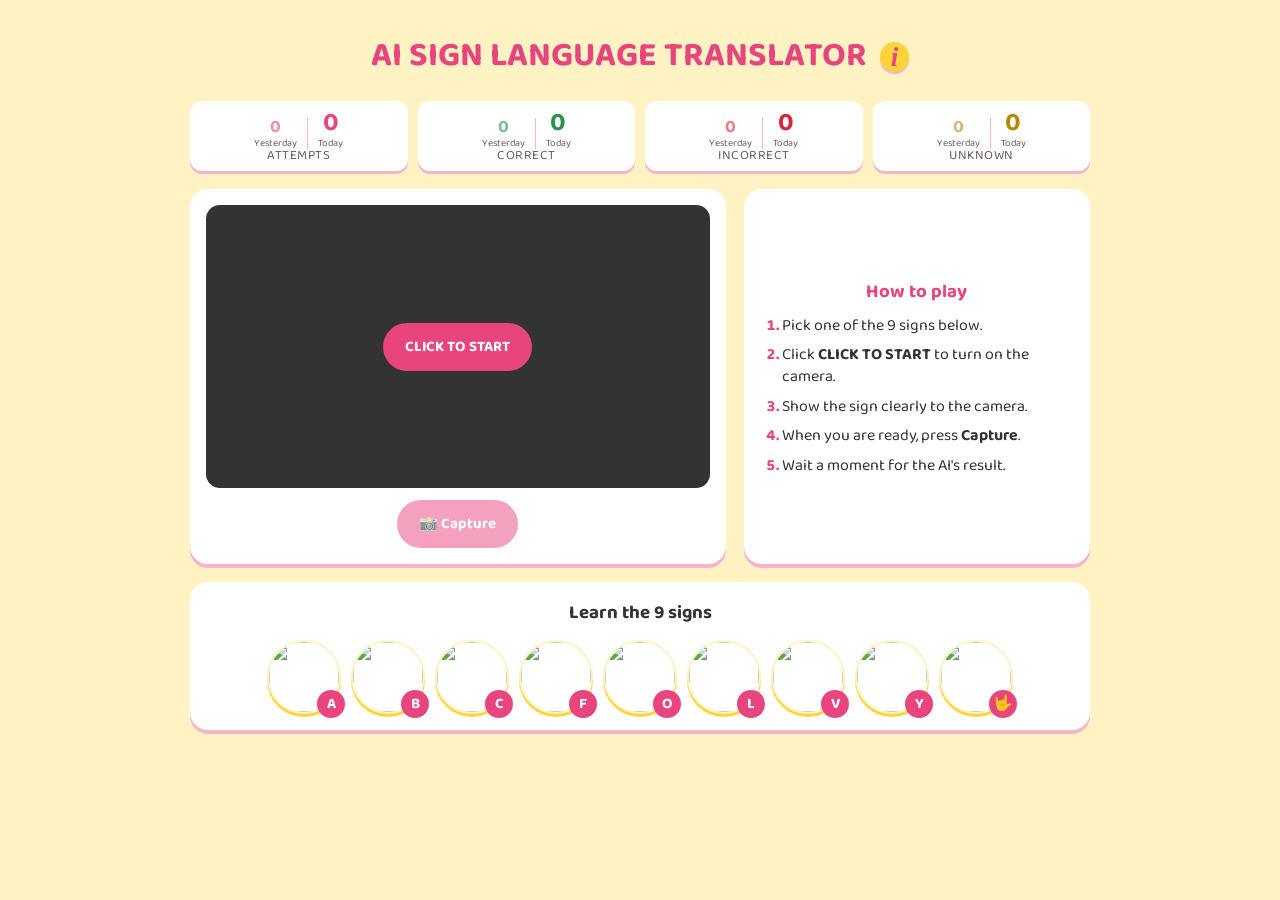
==== frontend/index.html @ 7ef46086 "base version" ====
<!DOCTYPE html>
<html lang="en">
<head>
  <meta charset="utf-8">
  <meta name="viewport" content="width=device-width, initial-scale=1">
  <title>AI Sign Language Translator</title>
  <link rel="stylesheet" href="style.css">
</head>
<body>

<div class="wrap">

  <!-- Title with the yellow (i) button -->
  <h1>AI SIGN LANGUAGE TRANSLATOR <button class="info" id="openAbout" type="button" aria-label="About this project" title="About this project">i</button></h1>

  <!-- Statistics row: yesterday and today in each box (app.js fills in the saved numbers from the server) -->
  <div class="kpis">
    <div class="kpi">
      <div class="kpi-days">
        <div class="kpi-day past"><b id="yesterday-attempts">0</b><small>Yesterday</small></div>
        <div class="kpi-day"><b id="today-attempts">0</b><small>Today</small></div>
      </div>
      Attempts
    </div>
    <div class="kpi ok">
      <div class="kpi-days">
        <div class="kpi-day past"><b id="yesterday-correct">0</b><small>Yesterday</small></div>
        <div class="kpi-day"><b id="today-correct">0</b><small>Today</small></div>
      </div>
      Correct
    </div>
    <div class="kpi bad">
      <div class="kpi-days">
        <div class="kpi-day past"><b id="yesterday-incorrect">0</b><small>Yesterday</small></div>
        <div class="kpi-day"><b id="today-incorrect">0</b><small>Today</small></div>
      </div>
      Incorrect
    </div>
    <div class="kpi unk">
      <div class="kpi-days">
        <div class="kpi-day past"><b id="yesterday-unknown">0</b><small>Yesterday</small></div>
        <div class="kpi-day"><b id="today-unknown">0</b><small>Today</small></div>
      </div>
      Unknown
    </div>
  </div>

  <div class="main">

    <!-- Left: camera box and Capture button -->
    <div class="left card">
      <div class="cam">
        <video id="camVideo" autoplay playsinline muted hidden></video>
        <div id="camIdle">
          <button class="btn" type="button" id="startBtn">CLICK TO START</button>
          <p id="camError" class="cam-error" hidden></p>
        </div>
        <div id="camBusy" class="cam-busy" hidden><div class="dots"><span></span><span></span><span></span></div>AI is analysing your sign...</div>
      </div>
      <div class="bar"><button class="btn" type="button" id="captureBtn" disabled>📸 Capture</button></div>
      <!-- Hidden drawing area used to turn a video frame into a JPEG photo -->
      <canvas id="snapCanvas" hidden></canvas>
    </div>

    <!-- Right card, state 1: How to play -->
    <div class="card guide" id="guide">
      <h3>How to play</h3>
      <ol>
        <li>Pick one of the 9 signs below.</li>
        <li>Click <b>CLICK TO START</b> to turn on the camera.</li>
        <li>Show the sign clearly to the camera.</li>
        <li>When you are ready, press <b>Capture</b>.</li>
        <li>Wait a moment for the AI's result.</li>
      </ol>
    </div>

    <!-- Right card, state 2: workflow animation -->
    <div class="card pipe" id="pipe" hidden>
      <h3>The AI is working on your sign</h3>
      <ol class="steps">
        <li><span class="ic">📸</span><div><b>Capture</b><small>Photo taken from the webcam</small></div></li>
        <li><span class="ic">📨</span><div><b>Send to the AI</b><small>Photo goes to the AI on this laptop</small></div></li>
        <li><span class="ic">✋</span><div><b>Find the hand</b><small>MediaPipe crops the photo to your hand</small></div></li>
        <li><span class="ic">🧠</span><div><b>Score each sign</b><small>The model checks all 9 signs</small></div></li>
        <li><span class="ic">✅</span><div><b>Check confidence</b><small>Is the best score above 70%?</small></div></li>
      </ol>
    </div>

    <!-- Right card, state 3: result (filled in by app.js) -->
    <div class="card result" id="result" hidden>
      <h3 id="resultTitle"></h3>
      <div class="big" id="resultIcon"></div>
      <div id="resultDetails"></div>
      <div id="feedback">
        <div>Did the AI get it right?</div>
        <div class="row-btns" style="margin-top:4px">
          <button class="btn" type="button" id="yesBtn">👍 Yes</button>
          <button class="btn y" type="button" id="noBtn">👎 No</button>
        </div>
      </div>
      <div id="thanks" hidden>Thank you! 💖</div>
      <div class="row-btns">
        <button class="btn" type="button" id="againBtn">Try Again</button>
        <button class="btn y" type="button" id="finishBtn">Finish</button>
      </div>
    </div>

  </div>

  <!-- Learn the 9 signs: hover over a sign to see a sample photo (from the test_photos folder) -->
  <div class="signs card">
    <h3>Learn the 9 signs</h3>
    <div class="chips">
      <div class="chip" tabindex="0"><img class="chip-pic" src="test_photos/A.jpg" alt=""><span class="chip-name">A</span><img class="chip-pop" src="test_photos/A.jpg" alt="ASL sign for A"></div>
      <div class="chip" tabindex="0"><img class="chip-pic" src="test_photos/B.jpg" alt=""><span class="chip-name">B</span><img class="chip-pop" src="test_photos/B.jpg" alt="ASL sign for B"></div>
      <div class="chip" tabindex="0"><img class="chip-pic" src="test_photos/C.jpg" alt=""><span class="chip-name">C</span><img class="chip-pop" src="test_photos/C.jpg" alt="ASL sign for C"></div>
      <div class="chip" tabindex="0"><img class="chip-pic" src="test_photos/F.jpg" alt=""><span class="chip-name">F</span><img class="chip-pop" src="test_photos/F.jpg" alt="ASL sign for F"></div>
      <div class="chip" tabindex="0"><img class="chip-pic" src="test_photos/O.jpg" alt=""><span class="chip-name">O</span><img class="chip-pop" src="test_photos/O.jpg" alt="ASL sign for O"></div>
      <div class="chip" tabindex="0"><img class="chip-pic" src="test_photos/L.jpg" alt=""><span class="chip-name">L</span><img class="chip-pop" src="test_photos/L.jpg" alt="ASL sign for L"></div>
      <div class="chip" tabindex="0"><img class="chip-pic" src="test_photos/V.jpg" alt=""><span class="chip-name">V</span><img class="chip-pop" src="test_photos/V.jpg" alt="ASL sign for V"></div>
      <div class="chip" tabindex="0"><img class="chip-pic" src="test_photos/Y.jpg" alt=""><span class="chip-name">Y</span><img class="chip-pop" src="test_photos/Y.jpg" alt="ASL sign for Y"></div>
      <div class="chip" tabindex="0" title="I love you"><img class="chip-pic" src="test_photos/ILoveU.jpg" alt=""><span class="chip-name">🤟</span><img class="chip-pop" src="test_photos/ILoveU.jpg" alt="ASL sign for I love you"></div>
    </div>
  </div>

</div>

<!-- Info popup, opened by the (i) button -->
<dialog id="about" aria-labelledby="aboutTitle">
  <div class="modal">
    <div class="modal-head">
      <h2 id="aboutTitle">About this project</h2>
      <button class="close" id="closeAbout" type="button" aria-label="Close">✕</button>
    </div>

    <div class="cols">
      <div class="sec">
        <h3>Project Idea</h3>
        <!-- The 7 steps of how this project was made, drawn as a timeline -->
        <ol class="journey">
          <li><span class="journey-num">1</span><div class="journey-box"><b>💡 Find the idea</b><small>Show that an idea can be built easily using AI. We picked sign language recognition.</small></div></li>
          <li><span class="journey-num">2</span><div class="journey-box"><b>🔍 Do the research</b><small>Use Claude Opus 5.5 to learn how it can be done, and choose signs that are not easily confused. The tools we chose:</small><small><b>Python:</b> runs the program on the laptop that connects everything.</small><small><b>MediaPipe:</b> finds the hand in the photo and crops to it.</small><small><b>SigLIP2 model:</b> the AI that scores the hand and picks the sign.</small></div></li>
          <li><span class="journey-num">3</span><div class="journey-box"><b>📝 Make the plan</b><small>Turn the idea into a clear plan.</small></div></li>
          <li><span class="journey-num">4</span><div class="journey-box"><b>🎨 Design the look</b><small>Create a UI theme for the idea using Claude.</small></div></li>
          <li><span class="journey-num">5</span><div class="journey-box"><b>✍️ Write the prompt</b><small>Use Claude Opus 5.5 to write the detailed instructions into a file called CLAUDE.md.</small></div></li>
          <li><span class="journey-num">6</span><div class="journey-box"><b>🤖 Build with AI</b><small>Run the prompt using Claude Opus 5.5 in VS Code, which writes the code.</small></div></li>
          <li><span class="journey-num">7</span><div class="journey-box"><b>✨ Fine-tune</b><small>Make adjustments until we reach the final result.</small></div></li>
        </ol>
      </div>

      <div class="sec">
        <h3>How it is done</h3>
        <div class="flow">
          <span class="flow-step">📷 Webcam</span><span class="flow-arrow">→</span>
          <span class="flow-step">📨 Local API</span><span class="flow-arrow">→</span>
          <span class="flow-step">✋ MediaPipe</span><span class="flow-arrow">→</span>
          <span class="flow-step">🧠 SigLIP2 model</span><span class="flow-arrow">→</span>
          <span class="flow-step">✅ Confidence check</span><span class="flow-arrow">→</span>
          <span class="flow-step">💬 Result</span>
        </div>
        <ul>
          <li>The webpage takes a photo from the webcam and sends it to a small program (an API) running on the same laptop.</li>
          <li>MediaPipe, a free Google tool, finds the hand and crops the photo to it. If there is no hand, you are asked to try again.</li>
          <li>An AI model called SigLIP2, trained on ASL signs, scores the photo against each sign and picks the highest.</li>
          <li>If the best score is below about 70%, the page says "not sure, try again" instead of guessing.</li>
          <li>Everything runs on the laptop, so no photos leave it and it works without internet.</li>
          <li>The statistics are saved in a small file on the laptop, so they are still there after the page or the laptop is closed and opened again.</li>
        </ul>
      </div>
    </div>

    <footer class="team-row">
      <h3>Who we are:</h3>
      <span class="member"><b>Nikita</b> · Class 9 - Sapphire</span>
      <span class="member"><b>Sivani</b> · Class 9 - Sapphire</span>
    </footer>
  </div>
</dialog>

<script src="app.js"></script>
</body>
</html>
---- frontend/style.css ----
/* AI Sign Language Translator: page styles (copied from docs/ui-mockup.html) */

/* The font is saved in frontend/fonts so the page works without internet. */
@font-face {
  font-family: "Baloo 2";
  src: url("fonts/baloo2-latin.woff2") format("woff2");
  font-weight: 400 800;
  font-display: swap;
}

/* Colours and font used everywhere on the page */
:root {
  --bg: #fff3c4;
  --card: #ffffff;
  --pink: #e8457f;
  --pink-soft: #f7b2cc;
  --yellow: #ffd43b;
  --ink: #333333;
  --muted: #6b5a5f;
  --cam: #333333;
  --cam-ink: #ffffff;
  --font: "Baloo 2", "Trebuchet MS", sans-serif;
  color-scheme: light;
}

[hidden] { display: none !important; }

body {
  background: var(--bg);
  color: var(--ink);
  font-family: var(--font);
  font-size: 16px;
}

/* ---------- Page layout ---------- */

.wrap {
  max-width: 900px;
  margin: 0 auto;
  padding: 20px 16px 32px;
  display: flex;
  flex-direction: column;
  gap: 18px;
}

h1 {
  text-align: center;
  color: var(--pink);
  font-size: clamp(24px, 5vw, 34px);
  margin: 0;
  text-wrap: balance;
}

.main { display: flex; gap: 18px; flex-wrap: wrap; }

.card {
  background: var(--card);
  border-radius: 18px;
  padding: 16px;
  box-shadow: 0 4px 0 var(--pink-soft);
}

.left { flex: 3 1 340px; min-width: 0; }

/* ---------- Buttons ---------- */

button.btn {
  border: 0;
  border-radius: 30px;
  padding: 12px 22px;
  font: inherit;
  font-size: 15px;
  font-weight: 700;
  background: var(--pink);
  color: #fff;
  cursor: pointer;
}
button.btn.y { background: var(--yellow); color: var(--ink); }
button.btn:disabled { opacity: .5; cursor: not-allowed; }
button:focus-visible { outline: 3px solid var(--ink); outline-offset: 2px; }

.bar { text-align: center; margin-top: 12px; }

.row-btns {
  display: flex;
  flex-wrap: wrap;
  gap: 8px;
  justify-content: center;
  align-items: center;
  margin-top: 10px;
}

/* ---------- Statistics row ---------- */

.kpis { display: grid; grid-template-columns: repeat(4, 1fr); gap: 10px; }

.kpi {
  background: var(--card);
  border-radius: 12px;
  padding: 8px 6px;
  text-align: center;
  box-shadow: 0 3px 0 var(--pink-soft);
  font-size: 13px;
  color: var(--muted);
  text-transform: uppercase;
  letter-spacing: .5px;
  line-height: 1.1;
}
.kpi b {
  display: block;
  font-size: 26px;
  color: var(--pink);
  font-variant-numeric: tabular-nums;
  letter-spacing: 0;
}
.kpi.ok b { color: #2b9348; }
.kpi.bad b { color: #d62839; }
.kpi.unk b { color: #b8860b; }

/* Yesterday and today side by side. Today is big, yesterday is smaller and paler. */
.kpi-days { display: flex; justify-content: center; align-items: flex-end; }
.kpi-day { padding: 0 10px; }
.kpi-day small { display: block; font-size: 10px; text-transform: none; letter-spacing: 0; }
.kpi-day.past { border-right: 1px solid var(--pink-soft); }
.kpi-day.past b { font-size: 18px; opacity: .6; }

/* ---------- Camera box ---------- */

.cam {
  aspect-ratio: 16 / 9;
  max-width: 100%;
  border-radius: 14px;
  background: var(--cam);
  color: var(--cam-ink);
  display: flex;
  align-items: center;
  justify-content: center;
  text-align: center;
  position: relative;
  overflow: hidden;
}

/* The live webcam picture fills the box. It is flipped like a mirror,
   so moving your right hand moves the hand on the right of the screen. */
.cam video {
  position: absolute;
  inset: 0;
  width: 100%;
  height: 100%;
  object-fit: cover;
  transform: scaleX(-1);
}

/* Message shown if the webcam cannot be turned on */
.cam-error { margin: 12px 16px 0; color: var(--yellow); }

/* "AI is analysing" fills the camera box while the webcam is off */
.cam-busy {
  position: absolute;
  inset: 0;
  display: flex;
  flex-direction: column;
  align-items: center;
  justify-content: center;
  background: rgba(51, 51, 51, .7);
}

/* Three bouncing dots while the AI is analysing */
.dots span {
  display: inline-block;
  width: 12px;
  height: 12px;
  margin: 3px;
  border-radius: 50%;
  background: var(--yellow);
  animation: bounce 1s infinite;
}
.dots span:nth-child(2) { background: var(--pink); animation-delay: .15s; }
.dots span:nth-child(3) { animation-delay: .3s; }
@keyframes bounce { 50% { transform: translateY(-6px); } }

/* ---------- Right card: "How to play" ---------- */

.guide {
  flex: 1 1 260px;
  min-width: 0;
  display: flex;
  flex-direction: column;
  justify-content: center;
}
.guide h3 { margin: 0 0 8px; color: var(--pink); text-align: center; }
.guide ol {
  margin: 0;
  padding-left: 22px;
  display: flex;
  flex-direction: column;
  gap: 8px;
  line-height: 1.35;
}
.guide li::marker { color: var(--pink); font-weight: 700; }

/* ---------- Right card: workflow animation ---------- */

.pipe { flex: 1 1 260px; min-width: 0; }
.pipe h3 { margin: 0 0 10px; color: var(--pink); text-align: center; font-size: 16px; }

.steps {
  list-style: none;
  margin: 0;
  padding: 0;
  display: flex;
  flex-direction: column;
  gap: 6px;
}
.steps li {
  display: flex;
  align-items: center;
  gap: 10px;
  padding: 6px 10px;
  border-radius: 12px;
  border: 2px solid var(--bg);
  opacity: .4;
  transition: opacity .3s, background .3s, border-color .3s;
}
.steps li .ic {
  width: 34px;
  height: 34px;
  flex: none;
  border-radius: 50%;
  background: var(--bg);
  display: flex;
  align-items: center;
  justify-content: center;
  font-size: 17px;
}
.steps li b { display: block; line-height: 1.1; }
.steps li small { color: var(--muted); line-height: 1.2; display: block; }

/* "on" = the step working now, "done" = a finished step */
.steps li.on { opacity: 1; border-color: var(--pink); background: #fff0f6; }
.steps li.on .ic { background: var(--yellow); animation: pop .6s ease; }
.steps li.done { opacity: 1; }
.steps li.done .ic { background: var(--pink-soft); }
@keyframes pop { 50% { transform: scale(1.2); } }

/* ---------- Right card: result ---------- */

.result {
  flex: 1 1 260px;
  min-width: 0;
  border: 3px solid var(--pink);
  text-align: center;
  display: flex;
  flex-direction: column;
  justify-content: center;
  gap: 6px;
}
.result h3 { color: var(--pink); margin: 4px 0; font-size: 16px; line-height: 1.3; text-wrap: balance; }
.big { font-size: 50px; line-height: 1.2; color: var(--pink); font-weight: 700; }
.result small { color: var(--muted); }

/* ---------- Learn the 9 signs ---------- */

.signs h3 { text-align: center; margin: 0 0 12px; }
.chips { display: flex; flex-wrap: wrap; gap: 10px; justify-content: center; }
.chip {
  width: 70px;
  height: 70px;
  border-radius: 50%;
  background: var(--card);
  border: 2px solid var(--bg);
  display: flex;
  align-items: center;
  justify-content: center;
  font-size: 24px;
  font-weight: 700;
  box-shadow: 0 3px 0 var(--yellow);
  position: relative;
  cursor: help;
}
.chip:hover, .chip:focus { border-color: var(--pink); outline: none; }

/* The sign's photo fills the round chip, with its name in a small pink badge. */
.chip-pic { width: 100%; height: 100%; border-radius: 50%; object-fit: cover; }
.chip-name {
  position: absolute;
  right: -6px;
  bottom: -6px;
  width: 28px;
  height: 28px;
  border-radius: 50%;
  background: var(--pink);
  color: var(--card);
  font-size: 15px;
  display: flex;
  align-items: center;
  justify-content: center;
}

/* Sample photo of the sign. Hidden until you hover over (or tab to) its chip, then it pops up above it. */
.chip-pop {
  display: none;
  position: absolute;
  bottom: calc(100% + 10px);
  left: 50%;
  transform: translateX(-50%);
  width: 180px;
  height: 180px;
  object-fit: contain;
  background: var(--card);
  border: 3px solid var(--pink);
  border-radius: 14px;
  box-shadow: 0 4px 0 var(--pink-soft);
  z-index: 10;
}
.chip:hover .chip-pop, .chip:focus .chip-pop { display: block; }

/* ---------- The yellow (i) button and the info popup ---------- */

.info {
  display: inline-flex;
  align-items: center;
  justify-content: center;
  width: 1.1em;
  height: 1.1em;
  margin-left: 6px;
  vertical-align: middle;
  border: 0;
  border-radius: 50%;
  background: var(--yellow);
  color: var(--pink);
  font-size: .8em;
  font-weight: 700;
  font-style: italic;
  font-family: Georgia, serif;
  cursor: pointer;
  box-shadow: 0 2px 0 var(--pink-soft);
}

dialog {
  border: 0;
  padding: 0;
  margin: 0;
  width: 100%;
  height: 100%;
  max-width: none;
  max-height: none;
  background: var(--bg);
  color: var(--ink);
}
dialog::backdrop { background: var(--bg); }

.modal {
  max-width: 1100px;
  min-height: 100%;
  box-sizing: border-box;
  margin: 0 auto;
  padding: 24px 16px 32px;
  display: flex;
  flex-direction: column;
  gap: 16px;
}
.modal-head { display: flex; justify-content: space-between; align-items: center; gap: 10px; }
.modal-head h2 { margin: 0; color: var(--pink); }

.close {
  border: 0;
  background: var(--yellow);
  border-radius: 50%;
  width: 36px;
  height: 36px;
  font-size: 18px;
  font-weight: 700;
  cursor: pointer;
  color: var(--ink);
}

/* The two columns: "How it works" and "How it is done" */
.cols {
  flex: 1;
  display: grid;
  grid-template-columns: repeat(auto-fit, minmax(280px, 1fr));
  gap: 16px;
  align-items: stretch;
}
.sec {
  background: var(--card);
  border-radius: 14px;
  padding: 12px 16px;
  box-shadow: 0 4px 0 var(--pink-soft);
  min-width: 0;
  display: flex;
  flex-direction: column;
  gap: 10px;
}
.sec h3 { margin: 0 0 6px; color: var(--pink); }
.sec ol, .sec ul { margin: 0; padding-left: 20px; line-height: 1.5; }

/* Project Idea timeline: numbered circles joined by a line, each with a box of text */
.sec .journey {
  flex: 1;
  margin: 0;
  padding: 0;
  list-style: none;
  display: flex;
  flex-direction: column;
  line-height: 1.25;
}
.journey li {
  flex: 1;
  position: relative;
  display: flex;
  gap: 12px;
  padding-bottom: 8px;
}
.journey li:last-child { padding-bottom: 0; }

/* The line going down from each circle to the next one */
.journey li:not(:last-child)::after {
  content: "";
  position: absolute;
  left: 18px;
  top: 38px;
  bottom: 0;
  width: 4px;
  background: var(--pink-soft);
}
.journey-num {
  flex: none;
  width: 40px;
  height: 40px;
  border-radius: 50%;
  background: var(--pink);
  color: var(--card);
  font-size: 18px;
  font-weight: 800;
  display: flex;
  align-items: center;
  justify-content: center;
}
.journey li:nth-child(even) .journey-num { background: var(--yellow); color: var(--ink); }
.journey-box {
  flex: 1;
  background: var(--bg);
  border-radius: 12px;
  padding: 6px 12px;
  display: flex;
  flex-direction: column;
  justify-content: center;
}
.journey-box small { font-size: 14px; color: var(--muted); }

/* The last step is the finish line, so it stands out in pink */
.journey li:last-child .journey-box { background: var(--pink); color: var(--card); }
.journey li:last-child .journey-box small { color: var(--card); }

/* Flow diagram: boxes joined by arrows, wrapping onto more lines when needed */
.flow {
  flex: 1;
  border: 3px solid var(--pink-soft);
  border-radius: 12px;
  display: flex;
  flex-wrap: wrap;
  gap: 8px 4px;
  align-items: center;
  align-content: center;
  justify-content: center;
  text-align: center;
  color: var(--ink);
  font-weight: 700;
  padding: 8px;
}
.flow-step { background: var(--bg); border-radius: 10px; padding: 6px 8px; }
.flow-arrow { color: var(--pink); font-size: 20px; }

/* "Who we are" footer */
.team-row {
  display: flex;
  flex-wrap: wrap;
  align-items: center;
  justify-content: center;
  gap: 8px 14px;
  padding: 10px 16px;
  background: var(--card);
  border-radius: 14px;
  box-shadow: 0 4px 0 var(--pink-soft);
}
.team-row h3 { margin: 0; font-size: 16px; }
.member { border: 2px solid var(--pink-soft); border-radius: 30px; padding: 2px 12px; color: var(--muted); }
.member b { color: var(--ink); }

/* Turn off the bouncing for visitors who prefer less motion */
@media (prefers-reduced-motion: reduce) {
  .dots span, .steps li.on .ic { animation: none; }
}
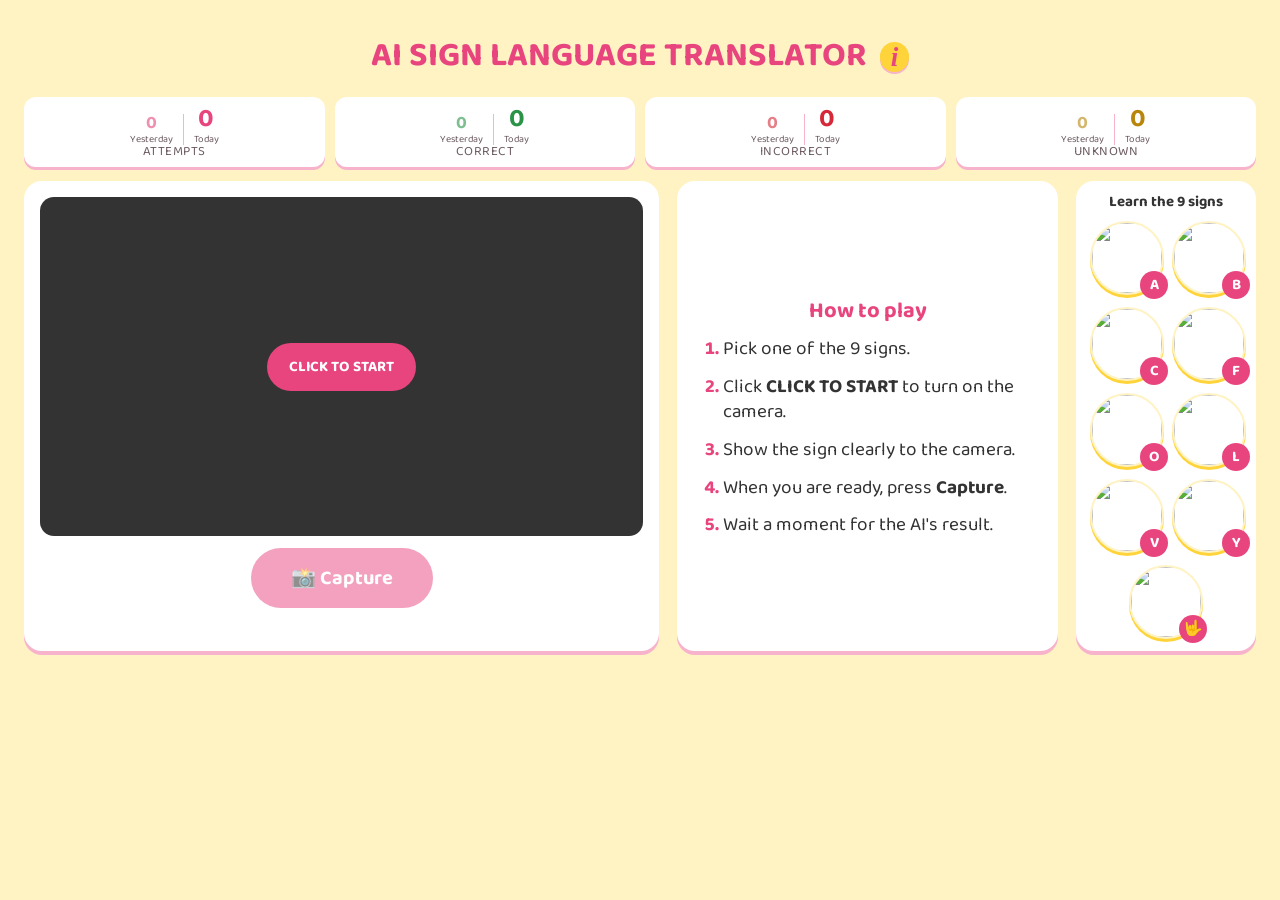
==== commit 67e1f626: "final version for science fair" ====
--- a/frontend/index.html
+++ b/frontend/index.html
@@ -66,7 +66,7 @@
     <div class="card guide" id="guide">
       <h3>How to play</h3>
       <ol>
-        <li>Pick one of the 9 signs below.</li>
+        <li>Pick one of the 9 signs.</li>
         <li>Click <b>CLICK TO START</b> to turn on the camera.</li>
         <li>Show the sign clearly to the camera.</li>
         <li>When you are ready, press <b>Capture</b>.</li>
@@ -92,14 +92,15 @@
       <div class="big" id="resultIcon"></div>
       <div id="resultDetails"></div>
       <div id="feedback">
-        <div>Did the AI get it right?</div>
+        <div>Did the AI get it right? <small>Please tap Yes or No.</small></div>
         <div class="row-btns" style="margin-top:4px">
           <button class="btn" type="button" id="yesBtn">👍 Yes</button>
           <button class="btn y" type="button" id="noBtn">👎 No</button>
         </div>
       </div>
       <div id="thanks" hidden>Thank you! 💖</div>
-      <div class="row-btns">
+      <!-- Hidden while the visitor still has to answer Yes or No -->
+      <div class="row-btns" id="nextBtns">
         <button class="btn" type="button" id="againBtn">Try Again</button>
         <button class="btn y" type="button" id="finishBtn">Finish</button>
       </div>
@@ -107,19 +108,19 @@
 
   </div>
 
-  <!-- Learn the 9 signs: hover over a sign to see a sample photo (from the test_photos folder) -->
+  <!-- Learn the 9 signs (a strip on the right on wide screens, a row under the camera on upright tablets): hover over a sign to see a sample photo (from the test_photos folder) -->
   <div class="signs card">
     <h3>Learn the 9 signs</h3>
     <div class="chips">
-      <div class="chip" tabindex="0"><img class="chip-pic" src="test_photos/A.jpg" alt=""><span class="chip-name">A</span><img class="chip-pop" src="test_photos/A.jpg" alt="ASL sign for A"></div>
-      <div class="chip" tabindex="0"><img class="chip-pic" src="test_photos/B.jpg" alt=""><span class="chip-name">B</span><img class="chip-pop" src="test_photos/B.jpg" alt="ASL sign for B"></div>
-      <div class="chip" tabindex="0"><img class="chip-pic" src="test_photos/C.jpg" alt=""><span class="chip-name">C</span><img class="chip-pop" src="test_photos/C.jpg" alt="ASL sign for C"></div>
-      <div class="chip" tabindex="0"><img class="chip-pic" src="test_photos/F.jpg" alt=""><span class="chip-name">F</span><img class="chip-pop" src="test_photos/F.jpg" alt="ASL sign for F"></div>
-      <div class="chip" tabindex="0"><img class="chip-pic" src="test_photos/O.jpg" alt=""><span class="chip-name">O</span><img class="chip-pop" src="test_photos/O.jpg" alt="ASL sign for O"></div>
-      <div class="chip" tabindex="0"><img class="chip-pic" src="test_photos/L.jpg" alt=""><span class="chip-name">L</span><img class="chip-pop" src="test_photos/L.jpg" alt="ASL sign for L"></div>
-      <div class="chip" tabindex="0"><img class="chip-pic" src="test_photos/V.jpg" alt=""><span class="chip-name">V</span><img class="chip-pop" src="test_photos/V.jpg" alt="ASL sign for V"></div>
-      <div class="chip" tabindex="0"><img class="chip-pic" src="test_photos/Y.jpg" alt=""><span class="chip-name">Y</span><img class="chip-pop" src="test_photos/Y.jpg" alt="ASL sign for Y"></div>
-      <div class="chip" tabindex="0" title="I love you"><img class="chip-pic" src="test_photos/ILoveU.jpg" alt=""><span class="chip-name">🤟</span><img class="chip-pop" src="test_photos/ILoveU.jpg" alt="ASL sign for I love you"></div>
+      <div class="chip" tabindex="0" data-sign="A"><img class="chip-pic" src="test_photos/A.jpg" alt=""><span class="chip-name">A</span><img class="chip-pop" src="test_photos/A.jpg" alt="ASL sign for A"></div>
+      <div class="chip" tabindex="0" data-sign="B"><img class="chip-pic" src="test_photos/B.jpg" alt=""><span class="chip-name">B</span><img class="chip-pop" src="test_photos/B.jpg" alt="ASL sign for B"></div>
+      <div class="chip" tabindex="0" data-sign="C"><img class="chip-pic" src="test_photos/C.jpg" alt=""><span class="chip-name">C</span><img class="chip-pop" src="test_photos/C.jpg" alt="ASL sign for C"></div>
+      <div class="chip" tabindex="0" data-sign="F"><img class="chip-pic" src="test_photos/F.jpg" alt=""><span class="chip-name">F</span><img class="chip-pop" src="test_photos/F.jpg" alt="ASL sign for F"></div>
+      <div class="chip" tabindex="0" data-sign="O"><img class="chip-pic" src="test_photos/O.jpg" alt=""><span class="chip-name">O</span><img class="chip-pop" src="test_photos/O.jpg" alt="ASL sign for O"></div>
+      <div class="chip" tabindex="0" data-sign="L"><img class="chip-pic" src="test_photos/L.jpg" alt=""><span class="chip-name">L</span><img class="chip-pop" src="test_photos/L.jpg" alt="ASL sign for L"></div>
+      <div class="chip" tabindex="0" data-sign="V"><img class="chip-pic" src="test_photos/V.jpg" alt=""><span class="chip-name">V</span><img class="chip-pop" src="test_photos/V.jpg" alt="ASL sign for V"></div>
+      <div class="chip" tabindex="0" data-sign="Y"><img class="chip-pic" src="test_photos/Y.jpg" alt=""><span class="chip-name">Y</span><img class="chip-pop" src="test_photos/Y.jpg" alt="ASL sign for Y"></div>
+      <div class="chip" tabindex="0" data-sign="I LOVE YOU" title="I love you"><img class="chip-pic" src="test_photos/ILoveU.jpg" alt=""><span class="chip-name">🤟</span><img class="chip-pop" src="test_photos/ILoveU.jpg" alt="ASL sign for I love you"></div>
     </div>
   </div>
 
@@ -159,12 +160,13 @@
           <span class="flow-step">💬 Result</span>
         </div>
         <ul>
-          <li>The webpage takes a photo from the webcam and sends it to a small program (an API) running on the same laptop.</li>
+          <!-- The three lines with an id are swapped by app.js on the AWS copy, because there the app is not on the laptop. -->
+          <li id="aboutApi">The webpage takes a photo from the webcam and sends it to a small program (an API) running on the same laptop.</li>
           <li>MediaPipe, a free Google tool, finds the hand and crops the photo to it. If there is no hand, you are asked to try again.</li>
           <li>An AI model called SigLIP2, trained on ASL signs, scores the photo against each sign and picks the highest.</li>
           <li>If the best score is below about 70%, the page says "not sure, try again" instead of guessing.</li>
-          <li>Everything runs on the laptop, so no photos leave it and it works without internet.</li>
-          <li>The statistics are saved in a small file on the laptop, so they are still there after the page or the laptop is closed and opened again.</li>
+          <li id="aboutOffline">Everything runs on the laptop, so no photos leave it and it works without internet.</li>
+          <li id="aboutStats">The statistics are saved in a small file on the laptop, so they are still there after the page or the laptop is closed and opened again.</li>
         </ul>
       </div>
     </div>
@@ -174,6 +176,9 @@
       <span class="member"><b>Nikita</b> · Class 9 - Sapphire</span>
       <span class="member"><b>Sivani</b> · Class 9 - Sapphire</span>
     </footer>
+
+    <!-- For the team: set the statistics back to 0 (asks "are you sure?", and a PIN on the AWS copy) -->
+    <p class="reset-row"><button class="reset-link" id="resetLink" type="button">Reset statistics</button></p>
   </div>
 </dialog>
 
--- a/frontend/style.css
+++ b/frontend/style.css
@@ -20,6 +20,7 @@
   --cam: #333333;
   --cam-ink: #ffffff;
   --font: "Baloo 2", "Trebuchet MS", sans-serif;
+  --chip: 70px;   /* size of each round sign photo */
   color-scheme: light;
 }
 
@@ -34,16 +35,23 @@
 
 /* ---------- Page layout ---------- */
 
+/* Wide screens (laptop, tablet on its side): the page is a grid.
+   Title and statistics across the top, then camera + right card, with the signs strip on the right. */
 .wrap {
-  max-width: 900px;
+  max-width: 1500px;
   margin: 0 auto;
-  padding: 20px 16px 32px;
-  display: flex;
-  flex-direction: column;
-  gap: 18px;
+  padding: 20px 16px 16px;
+  display: grid;
+  grid-template-columns: 1fr auto;
+  grid-template-areas:
+    "title title"
+    "kpis  kpis"
+    "main  signs";
+  gap: 14px 18px;
 }
 
 h1 {
+  grid-area: title;
   text-align: center;
   color: var(--pink);
   font-size: clamp(24px, 5vw, 34px);
@@ -51,7 +59,7 @@
   text-wrap: balance;
 }
 
-.main { display: flex; gap: 18px; flex-wrap: wrap; }
+.main { grid-area: main; display: flex; gap: 18px; }
 
 .card {
   background: var(--card);
@@ -60,7 +68,11 @@
   box-shadow: 0 4px 0 var(--pink-soft);
 }
 
-.left { flex: 3 1 340px; min-width: 0; }
+/* The camera card takes all the space the right card and signs strip leave over. */
+.left { flex: 1 1 0; min-width: 0; }
+
+/* The right card ("How to play", "AI is working" or the result) has a fixed-ish width. */
+.guide, .pipe, .result { flex: 0 0 clamp(280px, 26vw, 400px); min-width: 0; }
 
 /* ---------- Buttons ---------- */
 
@@ -81,6 +93,9 @@
 
 .bar { text-align: center; margin-top: 12px; }
 
+/* Capture is the main action, so its button is bigger than the others */
+.bar button.btn { font-size: 20px; padding: 14px 40px; }
+
 .row-btns {
   display: flex;
   flex-wrap: wrap;
@@ -92,7 +107,7 @@
 
 /* ---------- Statistics row ---------- */
 
-.kpis { display: grid; grid-template-columns: repeat(4, 1fr); gap: 10px; }
+.kpis { grid-area: kpis; display: grid; grid-template-columns: repeat(4, 1fr); gap: 10px; }
 
 .kpi {
   background: var(--card);
@@ -126,9 +141,14 @@
 
 /* ---------- Camera box ---------- */
 
+/* The camera box is as wide as its card allows, but never so tall that the page needs scrolling.
+   (100svh is the screen height; 330px is roughly the title, statistics and Capture button.) */
 .cam {
   aspect-ratio: 16 / 9;
+  width: min(100%, calc((100svh - 330px) * 16 / 9));
+  min-width: 280px;
   max-width: 100%;
+  margin: 0 auto;
   border-radius: 14px;
   background: var(--cam);
   color: var(--cam-ink);
@@ -182,27 +202,27 @@
 /* ---------- Right card: "How to play" ---------- */
 
 .guide {
-  flex: 1 1 260px;
-  min-width: 0;
-  display: flex;
-  flex-direction: column;
-  justify-content: center;
-}
-.guide h3 { margin: 0 0 8px; color: var(--pink); text-align: center; }
+  padding: 20px 24px;
+  display: flex;
+  flex-direction: column;
+  justify-content: center;
+}
+.guide h3 { margin: 0 0 8px; color: var(--pink); text-align: center; font-size: 22px; }
 .guide ol {
   margin: 0;
   padding-left: 22px;
   display: flex;
   flex-direction: column;
-  gap: 8px;
+  gap: 12px;
+  font-size: 19px;
   line-height: 1.35;
 }
 .guide li::marker { color: var(--pink); font-weight: 700; }
 
 /* ---------- Right card: workflow animation ---------- */
 
-.pipe { flex: 1 1 260px; min-width: 0; }
-.pipe h3 { margin: 0 0 10px; color: var(--pink); text-align: center; font-size: 16px; }
+.pipe { display: flex; flex-direction: column; justify-content: center; }
+.pipe h3 { margin: 0 0 10px; color: var(--pink); text-align: center; font-size: 22px; line-height: 1.25; }
 
 .steps {
   list-style: none;
@@ -210,31 +230,31 @@
   padding: 0;
   display: flex;
   flex-direction: column;
-  gap: 6px;
+  gap: 8px;
 }
 .steps li {
   display: flex;
   align-items: center;
   gap: 10px;
-  padding: 6px 10px;
+  padding: 8px 12px;
   border-radius: 12px;
   border: 2px solid var(--bg);
   opacity: .4;
   transition: opacity .3s, background .3s, border-color .3s;
 }
 .steps li .ic {
-  width: 34px;
-  height: 34px;
+  width: 44px;
+  height: 44px;
   flex: none;
   border-radius: 50%;
   background: var(--bg);
   display: flex;
   align-items: center;
   justify-content: center;
-  font-size: 17px;
-}
-.steps li b { display: block; line-height: 1.1; }
-.steps li small { color: var(--muted); line-height: 1.2; display: block; }
+  font-size: 22px;
+}
+.steps li b { display: block; line-height: 1.1; font-size: 18px; }
+.steps li small { color: var(--muted); line-height: 1.2; display: block; font-size: 15px; }
 
 /* "on" = the step working now, "done" = a finished step */
 .steps li.on { opacity: 1; border-color: var(--pink); background: #fff0f6; }
@@ -245,27 +265,38 @@
 
 /* ---------- Right card: result ---------- */
 
+/* Big text, so the answer can be read from a few steps away */
 .result {
-  flex: 1 1 260px;
-  min-width: 0;
   border: 3px solid var(--pink);
   text-align: center;
   display: flex;
   flex-direction: column;
   justify-content: center;
-  gap: 6px;
-}
-.result h3 { color: var(--pink); margin: 4px 0; font-size: 16px; line-height: 1.3; text-wrap: balance; }
-.big { font-size: 50px; line-height: 1.2; color: var(--pink); font-weight: 700; }
-.result small { color: var(--muted); }
+  gap: 12px;
+}
+.result h3 { color: var(--pink); margin: 4px 0; font-size: 22px; line-height: 1.25; text-wrap: balance; }
+.big { font-size: 110px; line-height: 1.1; color: var(--pink); font-weight: 700; }
+#resultDetails { font-size: 20px; }
+#feedback { font-size: 19px; }
+.result small { color: var(--muted); font-size: 15px; }
+.result button.btn { font-size: 19px; padding: 14px 30px; }
 
 /* ---------- Learn the 9 signs ---------- */
 
-.signs h3 { text-align: center; margin: 0 0 12px; }
-.chips { display: flex; flex-wrap: wrap; gap: 10px; justify-content: center; }
+/* On wide screens: a strip on the right with the signs in 2 columns, I LOVE YOU centred at the bottom */
+.signs {
+  grid-area: signs;
+  padding: 12px 14px;
+  display: flex;
+  flex-direction: column;
+  justify-content: center;
+}
+.signs h3 { text-align: center; margin: 0 0 10px; font-size: 15px; line-height: 1.2; }
+.chips { display: grid; grid-template-columns: repeat(2, var(--chip)); gap: 12px; justify-content: center; }
+.chip:last-child { grid-column: 1 / span 2; justify-self: center; }
 .chip {
-  width: 70px;
-  height: 70px;
+  width: var(--chip);
+  height: var(--chip);
   border-radius: 50%;
   background: var(--card);
   border: 2px solid var(--bg);
@@ -279,6 +310,9 @@
   cursor: help;
 }
 .chip:hover, .chip:focus { border-color: var(--pink); outline: none; }
+
+/* The sign the AI just recognised gets a pink ring and grows a little (set by app.js) */
+.chip.match { border-color: var(--pink); box-shadow: 0 0 0 4px var(--pink-soft), 0 3px 0 var(--yellow); transform: scale(1.08); }
 
 /* The sign's photo fills the round chip, with its name in a small pink badge. */
 .chip-pic { width: 100%; height: 100%; border-radius: 50%; object-fit: cover; }
@@ -297,13 +331,13 @@
   justify-content: center;
 }
 
-/* Sample photo of the sign. Hidden until you hover over (or tab to) its chip, then it pops up above it. */
+/* Sample photo of the sign. Hidden until you hover over (or tap / tab to) its chip, then it pops up to the left of it. */
 .chip-pop {
   display: none;
   position: absolute;
-  bottom: calc(100% + 10px);
-  left: 50%;
-  transform: translateX(-50%);
+  top: 50%;
+  right: calc(100% + 12px);
+  transform: translateY(-50%);
   width: 180px;
   height: 180px;
   object-fit: contain;
@@ -489,6 +523,70 @@
 .member { border: 2px solid var(--pink-soft); border-radius: 30px; padding: 2px 12px; color: var(--muted); }
 .member b { color: var(--ink); }
 
+/* Small, plain "Reset statistics" link at the bottom of the info popup, for the team */
+.reset-row { margin: 0; text-align: right; }
+.reset-link {
+  border: 0;
+  background: none;
+  padding: 4px;
+  font: inherit;
+  font-size: 13px;
+  color: var(--muted);
+  text-decoration: underline;
+  cursor: pointer;
+}
+
+/* ---------- Fitting laptops and tablets ---------- */
+
+/* Short screens (most laptops, tablets on their side): smaller title, statistics and card text, so nothing needs scrolling */
+@media (max-height: 820px) and (min-width: 900px) {
+  :root { --chip: 58px; }
+  .wrap { padding-top: 10px; gap: 10px 14px; }
+  h1 { font-size: 26px; }
+  .kpi { padding: 4px 6px; }
+  .kpi b { font-size: 22px; }
+  .bar { margin-top: 8px; }
+  .bar button.btn { font-size: 18px; padding: 10px 34px; }
+  .cam { width: min(100%, calc((100svh - 260px) * 16 / 9)); }
+  .guide h3, .pipe h3, .result h3 { font-size: 19px; }
+  .guide ol { font-size: 16px; gap: 8px; }
+  .steps { gap: 5px; }
+  .steps li { padding: 5px 10px; }
+  .steps li .ic { width: 34px; height: 34px; font-size: 17px; }
+  .steps li b { font-size: 16px; }
+  .steps li small { font-size: 13px; }
+  .big { font-size: 80px; }
+  #resultDetails, #feedback { font-size: 17px; }
+  .result button.btn { font-size: 17px; padding: 10px 24px; }
+}
+
+/* Upright tablet (and phones): one column. Order: camera, signs in a row, then the right card. */
+@media (max-width: 899px) {
+  :root { --chip: 54px; }
+  .wrap {
+    grid-template-columns: 1fr;
+    grid-template-areas: "title" "kpis" "cam" "signs" "card";
+    gap: 10px;
+    padding-top: 12px;
+  }
+  h1 { font-size: 26px; }
+  .main { display: contents; }   /* lets the camera card and right card sit directly in the page grid */
+  .left { grid-area: cam; }
+  .guide, .pipe, .result { grid-area: card; }
+  .cam { width: 100%; min-width: 0; }
+  .bar { margin-top: 8px; }
+  .signs { padding: 10px; }
+  .signs h3 { margin-bottom: 6px; }
+  .chips { display: flex; flex-wrap: wrap; gap: 8px; }
+  .chip-pop { top: auto; right: auto; bottom: calc(100% + 10px); left: 50%; transform: translateX(-50%); }
+  .guide ol { font-size: 17px; gap: 6px; }
+  .steps { gap: 4px; }
+  .steps li { padding: 4px 10px; }
+  .steps li .ic { width: 34px; height: 34px; font-size: 17px; }
+  .steps li small { font-size: 13px; }
+  .big { font-size: 80px; }
+}
+
 /* Turn off the bouncing for visitors who prefer less motion */
 @media (prefers-reduced-motion: reduce) {
   .dots span, .steps li.on .ic { animation: none; }
